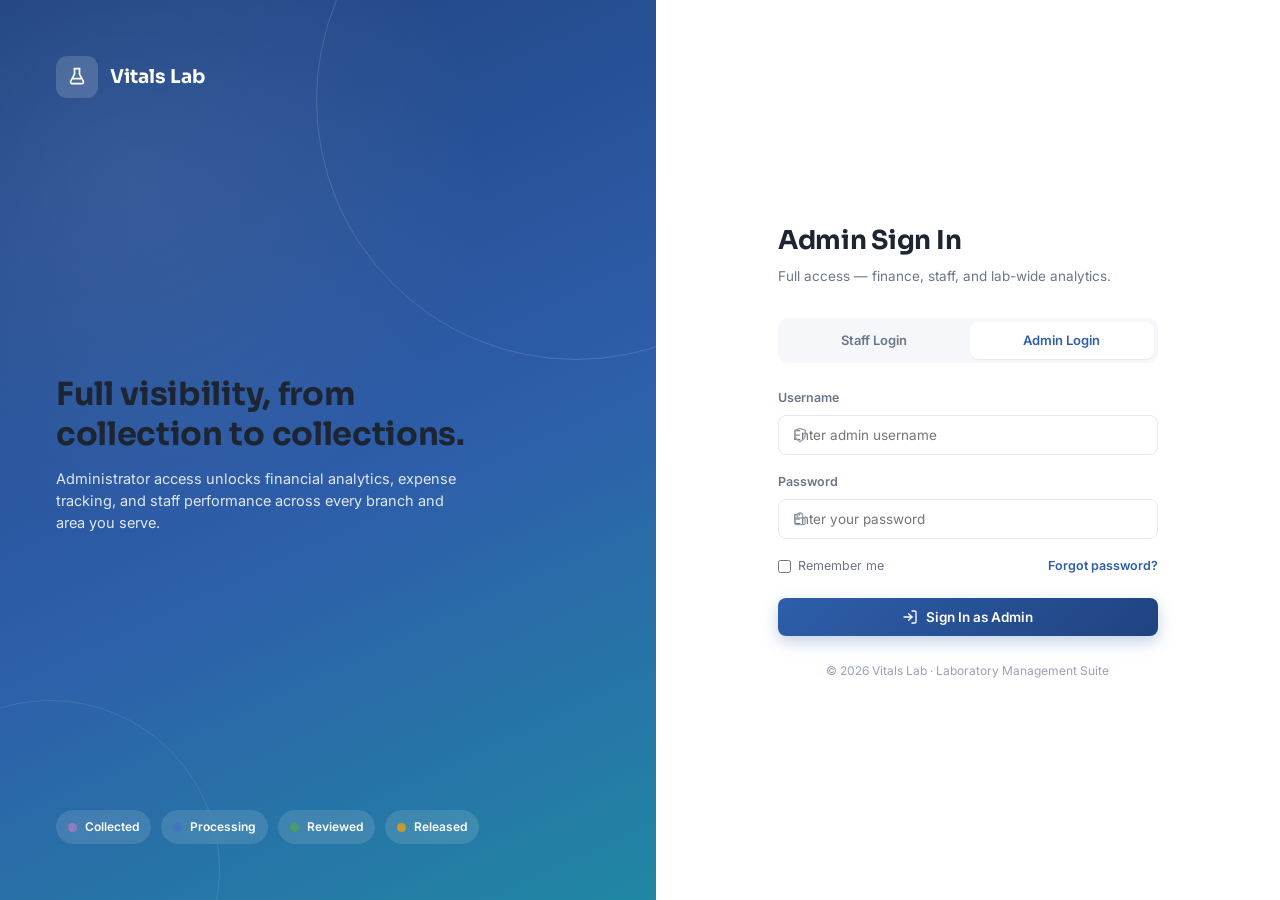
==== admin-login.html @ 30e154ef "Fix icon rendering: self-host SVG icons + fonts, remove demo-credential banner" ====
<!DOCTYPE html>
<html lang="en">
<head>
<meta charset="UTF-8">
<meta name="viewport" content="width=device-width, initial-scale=1.0">
<title>Admin Login · Vitals Lab</title>
<link rel="stylesheet" href="assets/css/style.css">
<link rel="stylesheet" href="assets/css/responsive.css">
</head>
<body>

<div class="auth-wrap">
  <div class="auth-visual">
    <div class="auth-brand"><div class="mark"><span data-icon="flask"></span></div><span>Vitals Lab</span></div>
    <div class="auth-quote">
      <h2>Full visibility, from collection to collections.</h2>
      <p>Administrator access unlocks financial analytics, expense tracking, and staff performance across every branch and area you serve.</p>
    </div>
    <div class="auth-specimen-row">
      <div class="tube-chip"><span class="tube-cap-dot" style="background:#8E7CC3"></span>Collected</div>
      <div class="tube-chip"><span class="tube-cap-dot" style="background:#3F76BF"></span>Processing</div>
      <div class="tube-chip"><span class="tube-cap-dot" style="background:#4C9A6A"></span>Reviewed</div>
      <div class="tube-chip"><span class="tube-cap-dot" style="background:#C79A2E"></span>Released</div>
    </div>
  </div>

  <div class="auth-form-side">
    <div class="auth-card fade-in">
      <h1>Admin Sign In</h1>
      <p class="sub">Full access — finance, staff, and lab-wide analytics.</p>

      <div class="auth-tabs">
        <a href="login.html">Staff Login</a>
        <a href="admin-login.html" class="active">Admin Login</a>
      </div>

      <form id="login-form">
        <div class="field-group">
          <label>Username</label>
          <div class="input-icon"><span data-icon="shield"></span><input type="text" id="username" placeholder="Enter admin username" required autocomplete="username"></div>
        </div>
        <div class="field-group">
          <label>Password</label>
          <div class="input-icon"><span data-icon="lock"></span><input type="password" id="password" placeholder="Enter your password" required autocomplete="current-password"></div>
        </div>
        <div class="remember-row">
          <label><input type="checkbox" id="remember"> Remember me</label>
          <a href="#" style="color:var(--primary);font-weight:600;">Forgot password?</a>
        </div>
        <button type="submit" class="btn btn-primary btn-block"><span data-icon="log-in"></span> Sign In as Admin</button>
      </form>
      <p class="auth-footer-note">© 2026 Vitals Lab · Laboratory Management Suite</p>
    </div>
  </div>
</div>

<script src="assets/js/icons.js"></script>
<script src="assets/js/app.js"></script>
<script src="assets/js/login.js"></script>
<script>initLoginPage('admin');</script>
</body>
</html>
---- assets/css/style.css ----
/* ==========================================================================
   VITALS LAB — Pathology Laboratory Management System
   Design system: clinical precision, specimen tube-cap color coding used as
   the signature status language across the whole product (see --cap-*).
   ========================================================================== */

@font-face {
  font-family: 'Sora';
  src: url('../vendor/fonts/sora-latin-500.woff2') format('woff2');
  font-weight: 500; font-style: normal; font-display: swap;
}
@font-face {
  font-family: 'Sora';
  src: url('../vendor/fonts/sora-latin-600.woff2') format('woff2');
  font-weight: 600; font-style: normal; font-display: swap;
}
@font-face {
  font-family: 'Sora';
  src: url('../vendor/fonts/sora-latin-700.woff2') format('woff2');
  font-weight: 700; font-style: normal; font-display: swap;
}
@font-face {
  font-family: 'Sora';
  src: url('../vendor/fonts/sora-latin-800.woff2') format('woff2');
  font-weight: 800; font-style: normal; font-display: swap;
}
@font-face {
  font-family: 'Inter';
  src: url('../vendor/fonts/inter-latin-400.woff2') format('woff2');
  font-weight: 400; font-style: normal; font-display: swap;
}
@font-face {
  font-family: 'Inter';
  src: url('../vendor/fonts/inter-latin-500.woff2') format('woff2');
  font-weight: 500; font-style: normal; font-display: swap;
}
@font-face {
  font-family: 'Inter';
  src: url('../vendor/fonts/inter-latin-600.woff2') format('woff2');
  font-weight: 600; font-style: normal; font-display: swap;
}
@font-face {
  font-family: 'Inter';
  src: url('../vendor/fonts/inter-latin-700.woff2') format('woff2');
  font-weight: 700; font-style: normal; font-display: swap;
}
@font-face {
  font-family: 'JetBrains Mono';
  src: url('../vendor/fonts/jetbrains-mono-latin-500.woff2') format('woff2');
  font-weight: 500; font-style: normal; font-display: swap;
}
@font-face {
  font-family: 'JetBrains Mono';
  src: url('../vendor/fonts/jetbrains-mono-latin-600.woff2') format('woff2');
  font-weight: 600; font-style: normal; font-display: swap;
}

:root{
  /* Core palette */
  --primary:#2E5EAA;
  --primary-dark:#1F4380;
  --primary-light:#EAF0FB;
  --accent:#17A2A0;
  --accent-light:#E4F7F6;

  --bg:#F5F7FB;
  --surface:#FFFFFF;
  --surface-2:#FBFCFE;
  --border:#E4E9F2;
  --border-strong:#D2DAE8;

  --text:#1E2532;
  --text-muted:#6B7688;
  --text-faint:#98A2B3;

  --success:#22A06B;
  --success-light:#E4F7EF;
  --warning:#D68A1E;
  --warning-light:#FBF0DD;
  --danger:#E5484D;
  --danger-light:#FCE8E8;
  --info:#3E8FDE;
  --info-light:#E8F2FC;

  /* Specimen tube-cap status language (signature element) */
  --cap-lavender:#8E7CC3; /* collected / pending */
  --cap-lavender-bg:#F1EDFA;
  --cap-gold:#C79A2E;     /* completed / released */
  --cap-gold-bg:#FBF3DF;
  --cap-red:#D6524A;      /* cancelled / rejected */
  --cap-red-bg:#FBE8E7;
  --cap-blue:#3F76BF;     /* processing */
  --cap-blue-bg:#E9F1FB;
  --cap-green:#4C9A6A;    /* reviewed / verified */
  --cap-green-bg:#E9F5EE;

  --font-display:'Sora',sans-serif;
  --font-body:'Inter',sans-serif;
  --font-mono:'JetBrains Mono',monospace;

  --radius-sm:8px;
  --radius:12px;
  --radius-lg:18px;
  --shadow-sm:0 1px 2px rgba(30,37,50,.04), 0 1px 1px rgba(30,37,50,.03);
  --shadow:0 4px 14px rgba(30,37,50,.06), 0 1px 3px rgba(30,37,50,.04);
  --shadow-lg:0 12px 32px rgba(30,37,50,.10), 0 2px 8px rgba(30,37,50,.05);

  --sidebar-w:264px;
  --sidebar-w-collapsed:78px;
  --navbar-h:68px;

  --transition:180ms cubic-bezier(.4,0,.2,1);
}

[data-theme="dark"]{
  --bg:#12161F;
  --surface:#1A1F2B;
  --surface-2:#20263353;
  --border:#2A3140;
  --border-strong:#38415400;
  --text:#EAEDF3;
  --text-muted:#9AA4B8;
  --text-faint:#6B7688;
  --primary-light:#1B2740;
  --accent-light:#132A2A;
}

*,*::before,*::after{box-sizing:border-box;margin:0;padding:0;}
html{scroll-behavior:smooth;}
body{
  font-family:var(--font-body);
  background:var(--bg);
  color:var(--text);
  font-size:14.5px;
  line-height:1.5;
  -webkit-font-smoothing:antialiased;
  transition:background var(--transition),color var(--transition);
}
h1,h2,h3,h4,h5,h6{font-family:var(--font-display);color:var(--text);letter-spacing:-.01em;}
a{color:inherit;text-decoration:none;}
button{font-family:var(--font-body);cursor:pointer;}
input,select,textarea{font-family:var(--font-body);}
ul{list-style:none;}
::selection{background:var(--primary);color:#fff;}

::-webkit-scrollbar{width:9px;height:9px;}
::-webkit-scrollbar-track{background:transparent;}
::-webkit-scrollbar-thumb{background:var(--border-strong);border-radius:20px;}
::-webkit-scrollbar-thumb:hover{background:var(--text-faint);}

:focus-visible{outline:2px solid var(--primary);outline-offset:2px;border-radius:4px;}

.mono{font-family:var(--font-mono);}

/* ==========================================================================
   LOADING SCREEN
   ========================================================================== */
#loading-screen{
  position:fixed;inset:0;background:var(--bg);z-index:9999;
  display:flex;align-items:center;justify-content:center;flex-direction:column;gap:18px;
  transition:opacity .4s ease, visibility .4s ease;
}
#loading-screen.hidden{opacity:0;visibility:hidden;}
.loader-mark{
  width:56px;height:56px;border-radius:14px;position:relative;
  background:linear-gradient(135deg,var(--primary),var(--accent));
  display:flex;align-items:center;justify-content:center;
  animation:pulse-mark 1.4s ease-in-out infinite;
}
.loader-mark svg{width:26px;height:26px;stroke:#fff;}
.loader-text{font-family:var(--font-display);font-weight:600;color:var(--text-muted);font-size:13px;letter-spacing:.04em;text-transform:uppercase;}
@keyframes pulse-mark{0%,100%{transform:scale(1);box-shadow:0 0 0 0 rgba(46,94,170,.35);}50%{transform:scale(1.06);box-shadow:0 0 0 12px rgba(46,94,170,0);}}

/* ==========================================================================
   ICONS (inline SVG system — see assets/js/icons.js)
   ========================================================================== */
.icon{width:16px;height:16px;stroke:currentColor;fill:none;stroke-width:2;stroke-linecap:round;stroke-linejoin:round;flex-shrink:0;vertical-align:middle;}
.icon-sm{width:13px;height:13px;}
.icon-lg{width:22px;height:22px;}
.icon-xl{width:34px;height:34px;}
.icon-spin{animation:icon-spin-anim .8s linear infinite;}
@keyframes icon-spin-anim{to{transform:rotate(360deg);}}

/* ==========================================================================
   AUTH / LOGIN PAGES
   ========================================================================== */
.auth-wrap{
  min-height:100vh;display:grid;grid-template-columns:1.05fr 1fr;background:var(--surface);
}
.auth-visual{
  background:
    radial-gradient(circle at 20% 20%, rgba(255,255,255,.08), transparent 40%),
    linear-gradient(155deg,var(--primary-dark) 0%,var(--primary) 55%,var(--accent) 130%);
  position:relative;overflow:hidden;color:#fff;
  display:flex;flex-direction:column;justify-content:space-between;padding:56px;
}
.auth-visual::before,.auth-visual::after{
  content:'';position:absolute;border-radius:50%;
  border:1px solid rgba(255,255,255,.14);
}
.auth-visual::before{width:520px;height:520px;right:-180px;top:-160px;}
.auth-visual::after{width:340px;height:340px;left:-120px;bottom:-140px;border-color:rgba(255,255,255,.1);}
.auth-brand{display:flex;align-items:center;gap:12px;position:relative;z-index:2;}
.auth-brand .mark{width:42px;height:42px;border-radius:11px;background:rgba(255,255,255,.16);display:flex;align-items:center;justify-content:center;backdrop-filter:blur(6px);}
.auth-brand .mark .icon{width:20px;height:20px;}
.auth-brand span{font-family:var(--font-display);font-weight:700;font-size:19px;}
.auth-quote{position:relative;z-index:2;max-width:420px;}
.auth-quote h2{font-size:32px;line-height:1.25;font-weight:700;margin-bottom:14px;}
.auth-quote p{opacity:.85;font-size:14.5px;}
.auth-specimen-row{display:flex;gap:10px;position:relative;z-index:2;flex-wrap:wrap;}
.tube-chip{
  display:flex;align-items:center;gap:8px;background:rgba(255,255,255,.12);
  padding:8px 12px;border-radius:30px;font-size:12px;font-weight:600;backdrop-filter:blur(4px);
}
.tube-cap-dot{width:9px;height:9px;border-radius:50%;flex-shrink:0;}

.auth-form-side{display:flex;align-items:center;justify-content:center;padding:40px;}
.auth-card{width:100%;max-width:380px;}
.auth-card h1{font-size:26px;margin-bottom:6px;}
.auth-card .sub{color:var(--text-muted);font-size:13.5px;margin-bottom:32px;}
.auth-tabs{display:flex;background:var(--bg);border-radius:10px;padding:4px;margin-bottom:26px;gap:4px;}
.auth-tabs a{flex:1;text-align:center;padding:9px 0;border-radius:8px;font-weight:600;font-size:13px;color:var(--text-muted);transition:var(--transition);}
.auth-tabs a.active{background:var(--surface);color:var(--primary);box-shadow:var(--shadow-sm);}

.field-group{margin-bottom:18px;}
.field-group label{display:block;font-size:12.5px;font-weight:600;color:var(--text-muted);margin-bottom:7px;}
.input-icon{position:relative;display:flex;align-items:center;}
.input-icon .icon{position:absolute;left:14px;color:var(--text-faint);pointer-events:none;}
.input-icon input{padding-left:38px;}
input[type="text"],input[type="password"],input[type="email"],input[type="number"],input[type="date"],input[type="tel"],select,textarea{
  width:100%;padding:11px 14px;border:1.5px solid var(--border);border-radius:var(--radius-sm);
  background:var(--surface);color:var(--text);font-size:13.5px;transition:var(--transition);
}
input:focus,select:focus,textarea:focus{border-color:var(--primary);box-shadow:0 0 0 3px var(--primary-light);outline:none;}
.remember-row{display:flex;align-items:center;justify-content:space-between;margin-bottom:22px;font-size:12.5px;color:var(--text-muted);}
.remember-row label{display:flex;align-items:center;gap:7px;cursor:pointer;}

.btn{
  display:inline-flex;align-items:center;justify-content:center;gap:8px;
  padding:11px 20px;border-radius:var(--radius-sm);border:none;font-weight:600;font-size:13.5px;
  transition:var(--transition);position:relative;overflow:hidden;white-space:nowrap;
}
.btn-block{width:100%;}
.btn-primary{background:linear-gradient(135deg,var(--primary),var(--primary-dark));color:#fff;box-shadow:0 6px 16px rgba(46,94,170,.28);}
.btn-primary:hover{transform:translateY(-1px);box-shadow:0 10px 22px rgba(46,94,170,.34);}
.btn-accent{background:linear-gradient(135deg,var(--accent),#0f8482);color:#fff;box-shadow:0 6px 16px rgba(23,162,160,.28);}
.btn-outline{background:var(--surface);color:var(--text);border:1.5px solid var(--border);}
.btn-outline:hover{border-color:var(--primary);color:var(--primary);}
.btn-ghost{background:transparent;color:var(--text-muted);}
.btn-ghost:hover{background:var(--bg);color:var(--text);}
.btn-danger{background:var(--danger);color:#fff;}
.btn-sm{padding:7px 12px;font-size:12px;border-radius:7px;}
.btn-icon{width:36px;height:36px;padding:0;border-radius:9px;}
.btn:active{transform:scale(.97);}
.btn:disabled{opacity:.6;cursor:not-allowed;}

.ripple{position:absolute;border-radius:50%;background:rgba(255,255,255,.5);transform:scale(0);animation:ripple-anim .55s ease-out;pointer-events:none;}
@keyframes ripple-anim{to{transform:scale(3);opacity:0;}}

.auth-footer-note{margin-top:26px;text-align:center;font-size:12px;color:var(--text-faint);}
.demo-hint{background:var(--primary-light);border:1px dashed var(--border-strong);border-radius:10px;padding:10px 12px;font-size:11.5px;color:var(--primary-dark);margin-bottom:20px;}
.demo-hint b{font-family:var(--font-mono);}

/* ==========================================================================
   APP SHELL
   ========================================================================== */
.app-shell{display:flex;min-height:100vh;}

/* Sidebar */
.sidebar{
  width:var(--sidebar-w);background:var(--surface);border-right:1px solid var(--border);
  position:fixed;top:0;left:0;height:100vh;z-index:60;display:flex;flex-direction:column;
  transition:width var(--transition), transform var(--transition);
}
.app-shell.collapsed .sidebar{width:var(--sidebar-w-collapsed);}
.sidebar-brand{
  display:flex;align-items:center;gap:11px;padding:20px 20px;height:var(--navbar-h);border-bottom:1px solid var(--border);
  flex-shrink:0;overflow:hidden;
}
.sidebar-brand .mark{
  width:38px;height:38px;border-radius:10px;flex-shrink:0;
  background:linear-gradient(135deg,var(--primary),var(--accent));
  display:flex;align-items:center;justify-content:center;color:#fff;
}
.sidebar-brand .mark .icon{width:18px;height:18px;}
.sidebar-brand .brand-text{font-family:var(--font-display);font-weight:700;font-size:16px;white-space:nowrap;}
.sidebar-brand .brand-text small{display:block;font-family:var(--font-body);font-weight:500;font-size:10.5px;color:var(--text-faint);}
.app-shell.collapsed .brand-text{display:none;}

.sidebar-nav{flex:1;overflow-y:auto;padding:16px 12px;}
.nav-section-label{font-size:10.5px;text-transform:uppercase;letter-spacing:.07em;color:var(--text-faint);font-weight:700;padding:14px 12px 8px;}
.app-shell.collapsed .nav-section-label{display:none;}
.nav-item{
  display:flex;align-items:center;gap:12px;padding:10px 12px;border-radius:9px;color:var(--text-muted);
  font-weight:600;font-size:13px;margin-bottom:2px;transition:var(--transition);position:relative;white-space:nowrap;
}
.nav-item .icon{flex-shrink:0;}
.nav-item:hover{background:var(--bg);color:var(--text);}
.nav-item.active{background:var(--primary-light);color:var(--primary);}
.nav-item.active::before{content:'';position:absolute;left:-12px;top:8px;bottom:8px;width:3px;background:var(--primary);border-radius:3px;}
.app-shell.collapsed .nav-item span{display:none;}
.app-shell.collapsed .nav-item{justify-content:center;}
.nav-item .nav-badge{
  margin-left:auto;background:var(--danger);color:#fff;font-size:10px;font-weight:700;
  padding:1px 7px;border-radius:20px;
}
.app-shell.collapsed .nav-badge{display:none;}

.sidebar-footer{padding:14px 12px;border-top:1px solid var(--border);flex-shrink:0;}
.sidebar-collapse-btn{
  display:flex;align-items:center;gap:10px;width:100%;padding:9px 12px;border-radius:9px;
  color:var(--text-muted);font-weight:600;font-size:12.5px;background:transparent;border:none;
}
.sidebar-collapse-btn:hover{background:var(--bg);}

/* Main area */
.main-area{flex:1;margin-left:var(--sidebar-w);transition:margin-left var(--transition);min-width:0;}
.app-shell.collapsed .main-area{margin-left:var(--sidebar-w-collapsed);}

.topbar{
  height:var(--navbar-h);background:var(--surface);border-bottom:1px solid var(--border);
  display:flex;align-items:center;justify-content:space-between;padding:0 26px;position:sticky;top:0;z-index:50;gap:20px;
}
.topbar-left{display:flex;align-items:center;gap:16px;min-width:0;}
.burger-btn{background:transparent;border:none;color:var(--text-muted);padding:6px;border-radius:8px;display:flex;}
.burger-btn:hover{background:var(--bg);}
.page-title-block h1{font-size:17px;font-weight:700;}
.page-title-block .crumb{font-size:11.5px;color:var(--text-faint);}
.search-box{
  display:flex;align-items:center;gap:9px;background:var(--bg);border:1px solid var(--border);
  border-radius:10px;padding:9px 14px;width:320px;max-width:100%;
}
.search-box input{border:none;background:transparent;padding:0;width:100%;font-size:13px;}
.search-box .icon{color:var(--text-faint);}
.topbar-right{display:flex;align-items:center;gap:10px;flex-shrink:0;}
.icon-btn{
  position:relative;width:38px;height:38px;border-radius:10px;background:transparent;border:none;
  color:var(--text-muted);display:flex;align-items:center;justify-content:center;
}
.icon-btn:hover{background:var(--bg);color:var(--text);}
.icon-btn .dot{position:absolute;top:7px;right:8px;width:7px;height:7px;border-radius:50%;background:var(--danger);border:2px solid var(--surface);}
.profile-btn{display:flex;align-items:center;gap:9px;padding:5px 10px 5px 5px;border-radius:30px;background:transparent;border:1px solid var(--border);}
.profile-btn:hover{background:var(--bg);}
.avatar{width:30px;height:30px;border-radius:50%;background:linear-gradient(135deg,var(--primary),var(--accent));display:flex;align-items:center;justify-content:center;color:#fff;font-weight:700;font-size:12px;flex-shrink:0;}
.profile-btn .role{font-size:10.5px;color:var(--text-faint);display:block;}
.profile-btn .pname{font-size:12.5px;font-weight:600;line-height:1.2;}

.dropdown-menu{
  position:absolute;top:calc(100% + 10px);right:0;background:var(--surface);border:1px solid var(--border);
  border-radius:12px;box-shadow:var(--shadow-lg);min-width:210px;padding:8px;opacity:0;visibility:hidden;
  transform:translateY(-6px);transition:var(--transition);z-index:70;
}
.dropdown-wrap{position:relative;}
.dropdown-wrap.open .dropdown-menu{opacity:1;visibility:visible;transform:translateY(0);}
.dropdown-menu a,.dropdown-menu button{
  display:flex;align-items:center;gap:10px;width:100%;text-align:left;padding:9px 11px;border-radius:8px;
  font-size:13px;font-weight:500;color:var(--text);background:transparent;border:none;
}
.dropdown-menu a:hover,.dropdown-menu button:hover{background:var(--bg);}
.dropdown-menu .icon{color:var(--text-muted);}
.dropdown-menu hr{border:none;border-top:1px solid var(--border);margin:6px 2px;}
.notif-item{display:flex;gap:11px;align-items:flex-start;padding:11px;border-radius:9px;}
.notif-item:hover{background:var(--bg);}
.notif-dot{width:8px;height:8px;border-radius:50%;background:var(--info);margin-top:5px;flex-shrink:0;}
.notif-item p{font-size:12.5px;line-height:1.4;}
.notif-item small{color:var(--text-faint);font-size:11px;}

.page-content{padding:26px;max-width:1600px;}

/* Backdrop for mobile offcanvas */
.sidebar-backdrop{position:fixed;inset:0;background:rgba(20,25,35,.4);z-index:55;opacity:0;visibility:hidden;transition:var(--transition);}
.sidebar-backdrop.show{opacity:1;visibility:visible;}

/* ==========================================================================
   CARDS / STAT CARDS
   ========================================================================== */
.card{background:var(--surface);border:1px solid var(--border);border-radius:var(--radius);box-shadow:var(--shadow-sm);}
.card-pad{padding:22px;}
.card-header{display:flex;align-items:center;justify-content:space-between;padding:18px 22px;border-bottom:1px solid var(--border);}
.card-header h3{font-size:14.5px;font-weight:700;display:flex;align-items:center;gap:8px;}
.card-header h3 .icon{color:var(--primary);}
.card-header .sub{font-size:11.5px;color:var(--text-faint);font-weight:500;}

.stat-grid{display:grid;grid-template-columns:repeat(6,1fr);gap:16px;margin-bottom:22px;}
.stat-card{
  background:var(--surface);border:1px solid var(--border);border-radius:var(--radius);padding:19px;
  transition:var(--transition);position:relative;overflow:hidden;cursor:default;
}
.stat-card:hover{transform:translateY(-3px);box-shadow:var(--shadow-lg);border-color:var(--border-strong);}
.stat-card .stat-icon{
  width:40px;height:40px;border-radius:10px;display:flex;align-items:center;justify-content:center;margin-bottom:14px;
}
.stat-card .stat-num{font-family:var(--font-display);font-size:24px;font-weight:700;margin-bottom:3px;}
.stat-card .stat-label{font-size:12px;color:var(--text-muted);font-weight:600;margin-bottom:10px;}
.stat-trend{display:inline-flex;align-items:center;gap:4px;font-size:11px;font-weight:700;padding:2px 8px;border-radius:20px;}
.stat-trend.up{background:var(--success-light);color:var(--success);}
.stat-trend.down{background:var(--danger-light);color:var(--danger);}
.stat-card .stat-desc{font-size:11px;color:var(--text-faint);margin-top:8px;}

.bg-primary-soft{background:var(--primary-light);color:var(--primary);}
.bg-accent-soft{background:var(--accent-light);color:var(--accent);}
.bg-success-soft{background:var(--success-light);color:var(--success);}
.bg-warning-soft{background:var(--warning-light);color:var(--warning);}
.bg-danger-soft{background:var(--danger-light);color:var(--danger);}
.bg-info-soft{background:var(--info-light);color:var(--info);}

.grid-2{display:grid;grid-template-columns:2fr 1fr;gap:18px;margin-bottom:22px;}
.grid-3{display:grid;grid-template-columns:repeat(3,1fr);gap:18px;margin-bottom:22px;}
.grid-charts{display:grid;grid-template-columns:1fr 1fr;gap:18px;margin-bottom:22px;}
.chart-box{position:relative;height:260px;}
.chart-box.tall{height:300px;}

/* Tube-cap status pills — signature status language */
.pill{
  display:inline-flex;align-items:center;gap:6px;padding:4px 11px;border-radius:20px;font-size:11px;font-weight:700;
  white-space:nowrap;
}
.pill .cap-dot{width:8px;height:8px;border-radius:50%;box-shadow:0 0 0 2px rgba(255,255,255,.6) inset;}
.pill-lavender{background:var(--cap-lavender-bg);color:var(--cap-lavender);}
.pill-lavender .cap-dot{background:var(--cap-lavender);}
.pill-gold{background:var(--cap-gold-bg);color:var(--cap-gold);}
.pill-gold .cap-dot{background:var(--cap-gold);}
.pill-red{background:var(--cap-red-bg);color:var(--cap-red);}
.pill-red .cap-dot{background:var(--cap-red);}
.pill-blue{background:var(--cap-blue-bg);color:var(--cap-blue);}
.pill-blue .cap-dot{background:var(--cap-blue);}
.pill-green{background:var(--cap-green-bg);color:var(--cap-green);}
.pill-green .cap-dot{background:var(--cap-green);}

.legend-row{display:flex;flex-wrap:wrap;gap:8px;margin-top:6px;}

/* ==========================================================================
   TABLES
   ========================================================================== */
.table-wrap{overflow-x:auto;}
table{width:100%;border-collapse:collapse;min-width:760px;}
thead th{
  text-align:left;font-size:11px;text-transform:uppercase;letter-spacing:.04em;color:var(--text-faint);
  font-weight:700;padding:12px 16px;border-bottom:1px solid var(--border);white-space:nowrap;background:var(--surface-2);
}
tbody td{padding:13px 16px;border-bottom:1px solid var(--border);font-size:13px;vertical-align:middle;white-space:nowrap;}
tbody tr{transition:background var(--transition);}
tbody tr:hover{background:var(--bg);}
tbody tr:last-child td{border-bottom:none;}
.cell-name{font-weight:600;color:var(--text);}
.cell-sub{font-size:11px;color:var(--text-faint);}
.table-actions{display:flex;gap:6px;}
.table-actions button,.table-actions a button{
  width:30px;height:30px;border-radius:8px;border:1px solid var(--border);background:var(--surface);
  color:var(--text-muted);display:flex;align-items:center;justify-content:center;transition:var(--transition);
}
.table-actions button:hover{background:var(--primary);color:#fff;border-color:var(--primary);}
.table-actions button.danger:hover{background:var(--danger);border-color:var(--danger);}
.avatar-sm{width:32px;height:32px;border-radius:9px;background:var(--primary-light);color:var(--primary);display:flex;align-items:center;justify-content:center;font-weight:700;font-size:12px;flex-shrink:0;}
.name-cell{display:flex;align-items:center;gap:10px;}

.toolbar{display:flex;flex-wrap:wrap;align-items:center;gap:10px;padding:16px 22px;border-bottom:1px solid var(--border);}
.toolbar .search-box{width:240px;}
.toolbar select{padding:9px 12px;width:auto;font-size:12.5px;}
.toolbar-spacer{flex:1;}

.pagination{display:flex;align-items:center;justify-content:space-between;padding:14px 22px;font-size:12px;color:var(--text-muted);flex-wrap:wrap;gap:10px;}
.pagination .pages{display:flex;gap:6px;}
.pagination button{
  width:30px;height:30px;border-radius:8px;border:1px solid var(--border);background:var(--surface);color:var(--text-muted);font-size:12px;font-weight:600;display:flex;align-items:center;justify-content:center;
}
.pagination button.active{background:var(--primary);border-color:var(--primary);color:#fff;}
.pagination button:disabled{opacity:.4;cursor:not-allowed;}

/* skeleton loader */
.skeleton{position:relative;overflow:hidden;background:var(--border);border-radius:6px;}
.skeleton::after{
  content:'';position:absolute;inset:0;transform:translateX(-100%);
  background:linear-gradient(90deg,transparent,rgba(255,255,255,.6),transparent);
  animation:skeleton-shine 1.4s infinite;
}
[data-theme="dark"] .skeleton::after{background:linear-gradient(90deg,transparent,rgba(255,255,255,.08),transparent);}
@keyframes skeleton-shine{100%{transform:translateX(100%);}}
.skel-row td{padding:14px 16px;}
.skel-line{height:14px;border-radius:6px;}

/* ==========================================================================
   FORMS / MODALS
   ========================================================================== */
.form-grid{display:grid;grid-template-columns:repeat(3,1fr);gap:16px 18px;}
.form-grid .span-2{grid-column:span 2;}
.form-grid .span-3{grid-column:span 3;}
fieldset{border:1px solid var(--border);border-radius:12px;padding:18px;margin-bottom:20px;}
legend{padding:0 8px;font-family:var(--font-display);font-weight:700;font-size:13px;color:var(--primary);}
.upload-box{
  border:1.5px dashed var(--border-strong);border-radius:12px;padding:20px;text-align:center;color:var(--text-faint);
  font-size:12.5px;cursor:pointer;transition:var(--transition);display:flex;flex-direction:column;align-items:center;gap:6px;
}
.upload-box:hover{border-color:var(--primary);color:var(--primary);background:var(--primary-light);}

.modal-overlay{
  position:fixed;inset:0;background:rgba(18,22,31,.5);z-index:200;display:flex;align-items:center;justify-content:center;
  opacity:0;visibility:hidden;transition:var(--transition);padding:20px;backdrop-filter:blur(2px);
}
.modal-overlay.show{opacity:1;visibility:visible;}
.modal-box{
  background:var(--surface);border-radius:var(--radius-lg);width:100%;max-width:640px;max-height:88vh;
  display:flex;flex-direction:column;box-shadow:var(--shadow-lg);transform:scale(.95) translateY(10px);transition:var(--transition);
}
.modal-overlay.show .modal-box{transform:scale(1) translateY(0);}
.modal-box.modal-lg{max-width:920px;}
.modal-box.modal-sm{max-width:400px;}
.modal-head{display:flex;align-items:center;justify-content:space-between;padding:20px 24px;border-bottom:1px solid var(--border);flex-shrink:0;}
.modal-head h3{font-size:16px;}
.modal-close{width:32px;height:32px;border-radius:9px;border:none;background:var(--bg);color:var(--text-muted);display:flex;align-items:center;justify-content:center;}
.modal-close:hover{background:var(--danger-light);color:var(--danger);}
.modal-body{padding:22px 24px;overflow-y:auto;}
.modal-foot{display:flex;justify-content:flex-end;gap:10px;padding:16px 24px;border-top:1px solid var(--border);flex-shrink:0;flex-wrap:wrap;}

/* Delete confirm */
.confirm-icon{width:56px;height:56px;border-radius:50%;background:var(--danger-light);color:var(--danger);display:flex;align-items:center;justify-content:center;margin:0 auto 16px;}

/* ==========================================================================
   TOASTS
   ========================================================================== */
.toast-stack{position:fixed;top:20px;right:20px;z-index:300;display:flex;flex-direction:column;gap:10px;width:320px;max-width:90vw;}
.toast{
  background:var(--surface);border:1px solid var(--border);border-left:4px solid var(--primary);border-radius:10px;
  padding:14px 16px;box-shadow:var(--shadow-lg);display:flex;gap:11px;align-items:flex-start;
  animation:toast-in .3s cubic-bezier(.4,0,.2,1);
}
.toast.success{border-left-color:var(--success);}
.toast.error{border-left-color:var(--danger);}
.toast.warning{border-left-color:var(--warning);}
.toast .t-icon{margin-top:1px;flex-shrink:0;}
.toast.success .t-icon{color:var(--success);}
.toast.error .t-icon{color:var(--danger);}
.toast.warning .t-icon{color:var(--warning);}
.toast.info .t-icon{color:var(--info);}
.toast p{font-size:12.5px;font-weight:600;}
.toast span{font-size:11.5px;color:var(--text-faint);}
.toast .toast-close{margin-left:auto;background:none;border:none;color:var(--text-faint);display:flex;}
@keyframes toast-in{from{transform:translateX(30px);opacity:0;}to{transform:translateX(0);opacity:1;}}
.toast.out{animation:toast-out .25s ease forwards;}
@keyframes toast-out{to{transform:translateX(30px);opacity:0;}}

/* ==========================================================================
   MISC / UTIL
   ========================================================================== */
.flex-between{display:flex;align-items:center;justify-content:space-between;}
.text-muted{color:var(--text-muted);}
.text-faint{color:var(--text-faint);}
.mb-8{margin-bottom:8px;}.mb-12{margin-bottom:12px;}.mb-16{margin-bottom:16px;}.mb-22{margin-bottom:22px;}
.hide{display:none !important;}
.badge-count{background:var(--primary);color:#fff;font-size:10px;font-weight:700;padding:2px 7px;border-radius:20px;}
.empty-state{padding:60px 20px;text-align:center;color:var(--text-faint);}
.empty-state .icon{width:34px;height:34px;margin-bottom:14px;color:var(--border-strong);}
.empty-state p{font-size:13px;font-weight:600;color:var(--text-muted);}
.empty-state small{font-size:12px;}

.fade-in{animation:fadeIn .4s ease both;}
@keyframes fadeIn{from{opacity:0;transform:translateY(6px);}to{opacity:1;transform:translateY(0);}}
.counter{font-variant-numeric:tabular-nums;}

.progress-track{height:7px;background:var(--bg);border-radius:20px;overflow:hidden;}
.progress-fill{height:100%;border-radius:20px;background:linear-gradient(90deg,var(--primary),var(--accent));transition:width .8s ease;}

.tag-list{display:flex;flex-wrap:wrap;gap:6px;}
.small-tag{font-size:10.5px;font-weight:700;background:var(--bg);color:var(--text-muted);padding:3px 9px;border-radius:6px;border:1px solid var(--border);}

.page-actions{display:flex;gap:10px;flex-wrap:wrap;}

.section-title{font-family:var(--font-display);font-weight:700;font-size:15px;margin-bottom:14px;display:flex;align-items:center;gap:8px;}
.section-title .icon{color:var(--primary);}

.locked-banner{
  background:var(--surface);border:1px dashed var(--border-strong);border-radius:var(--radius);
  padding:60px 30px;text-align:center;color:var(--text-muted);
}
.locked-banner .icon{width:36px;height:36px;color:var(--text-faint);margin-bottom:14px;}
---- assets/css/responsive.css ----
/* ==========================================================================
   RESPONSIVE — Desktop → Laptop → Tablet → Mobile
   ========================================================================== */

/* Laptop */
@media (max-width: 1280px){
  .stat-grid{grid-template-columns:repeat(3,1fr);}
  .grid-charts{grid-template-columns:1fr;}
  .grid-2{grid-template-columns:1fr;}
  .grid-3{grid-template-columns:repeat(2,1fr);}
}

/* Tablet */
@media (max-width: 1024px){
  .sidebar{transform:translateX(-100%);position:fixed;}
  .app-shell.mobile-open .sidebar{transform:translateX(0);}
  .app-shell.collapsed .sidebar{width:var(--sidebar-w);}
  .main-area{margin-left:0 !important;}
  .app-shell.collapsed .main-area{margin-left:0 !important;}
  .form-grid{grid-template-columns:repeat(2,1fr);}
  .form-grid .span-3{grid-column:span 2;}
  .search-box{width:200px;}
  .auth-wrap{grid-template-columns:1fr;}
  .auth-visual{display:none;}
}

/* Mobile */
@media (max-width: 720px){
  .stat-grid{grid-template-columns:repeat(2,1fr);}
  .grid-3{grid-template-columns:1fr;}
  .form-grid{grid-template-columns:1fr;}
  .form-grid .span-2,.form-grid .span-3{grid-column:span 1;}
  .page-content{padding:16px;}
  .topbar{padding:0 14px;gap:10px;}
  .search-box{display:none;}
  .page-title-block h1{font-size:15px;}
  .toolbar{padding:12px 14px;}
  .toolbar .search-box{display:flex;width:100%;order:10;}
  .card-header{padding:16px;}
  .modal-body{padding:16px;}
  .modal-head,.modal-foot{padding:14px 16px;}
  .profile-btn .role,.profile-btn .pname{display:none;}
  .profile-btn{padding:5px;}
  .stat-card .stat-num{font-size:20px;}
  .toast-stack{left:12px;right:12px;width:auto;top:12px;}
  .auth-form-side{padding:24px;}
  table{min-width:640px;}
}

@media (max-width: 420px){
  .stat-grid{grid-template-columns:1fr 1fr;}
  .page-actions{width:100%;}
  .page-actions .btn{flex:1;}
}

/* Print */
@media print{
  .sidebar,.topbar,.toolbar,.pagination,.table-actions,.page-actions,#loading-screen,.toast-stack{display:none !important;}
  .main-area{margin-left:0 !important;}
  body{background:#fff;}
  .card{box-shadow:none;border:1px solid #ccc;}
}
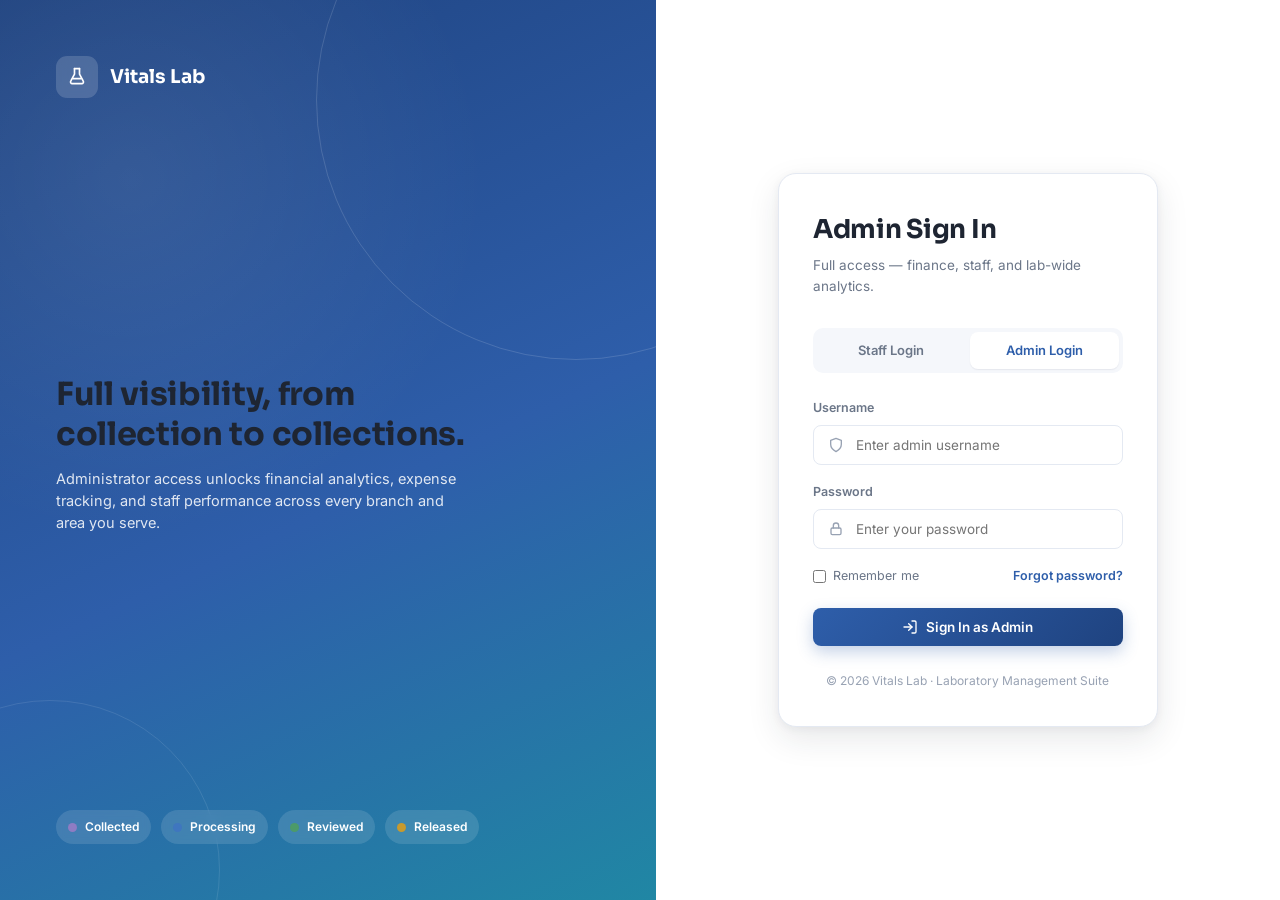
==== commit 0fd3cac6: "updated project" ====
--- a/admin-login.html
+++ b/admin-login.html
@@ -54,6 +54,8 @@
   </div>
 </div>
 
+<script src="assets/vendor/supabase/supabase.js"></script>
+<script src="assets/js/supabase-client.js"></script>
 <script src="assets/js/icons.js"></script>
 <script src="assets/js/app.js"></script>
 <script src="assets/js/login.js"></script>
--- a/assets/css/style.css
+++ b/assets/css/style.css
@@ -215,7 +215,7 @@
 .tube-cap-dot{width:9px;height:9px;border-radius:50%;flex-shrink:0;}
 
 .auth-form-side{display:flex;align-items:center;justify-content:center;padding:40px;}
-.auth-card{width:100%;max-width:380px;}
+.auth-card{width:100%;max-width:380px;background:var(--surface);border:1px solid var(--border);border-radius:var(--radius-lg);box-shadow:var(--shadow-lg);padding:36px 34px;}
 .auth-card h1{font-size:26px;margin-bottom:6px;}
 .auth-card .sub{color:var(--text-muted);font-size:13.5px;margin-bottom:32px;}
 .auth-tabs{display:flex;background:var(--bg);border-radius:10px;padding:4px;margin-bottom:26px;gap:4px;}
@@ -225,8 +225,9 @@
 .field-group{margin-bottom:18px;}
 .field-group label{display:block;font-size:12.5px;font-weight:600;color:var(--text-muted);margin-bottom:7px;}
 .input-icon{position:relative;display:flex;align-items:center;}
-.input-icon .icon{position:absolute;left:14px;color:var(--text-faint);pointer-events:none;}
-.input-icon input{padding-left:38px;}
+.input-icon .icon{position:absolute;left:15px;top:50%;transform:translateY(-50%);color:var(--text-faint);pointer-events:none;transition:color var(--transition);z-index:1;}
+.input-icon:focus-within .icon{color:var(--primary);}
+.field-group .input-icon input{padding-left:42px;}
 input[type="text"],input[type="password"],input[type="email"],input[type="number"],input[type="date"],input[type="tel"],select,textarea{
   width:100%;padding:11px 14px;border:1.5px solid var(--border);border-radius:var(--radius-sm);
   background:var(--surface);color:var(--text);font-size:13.5px;transition:var(--transition);
@@ -573,3 +574,5 @@
   padding:60px 30px;text-align:center;color:var(--text-muted);
 }
 .locked-banner .icon{width:36px;height:36px;color:var(--text-faint);margin-bottom:14px;}
+
+
